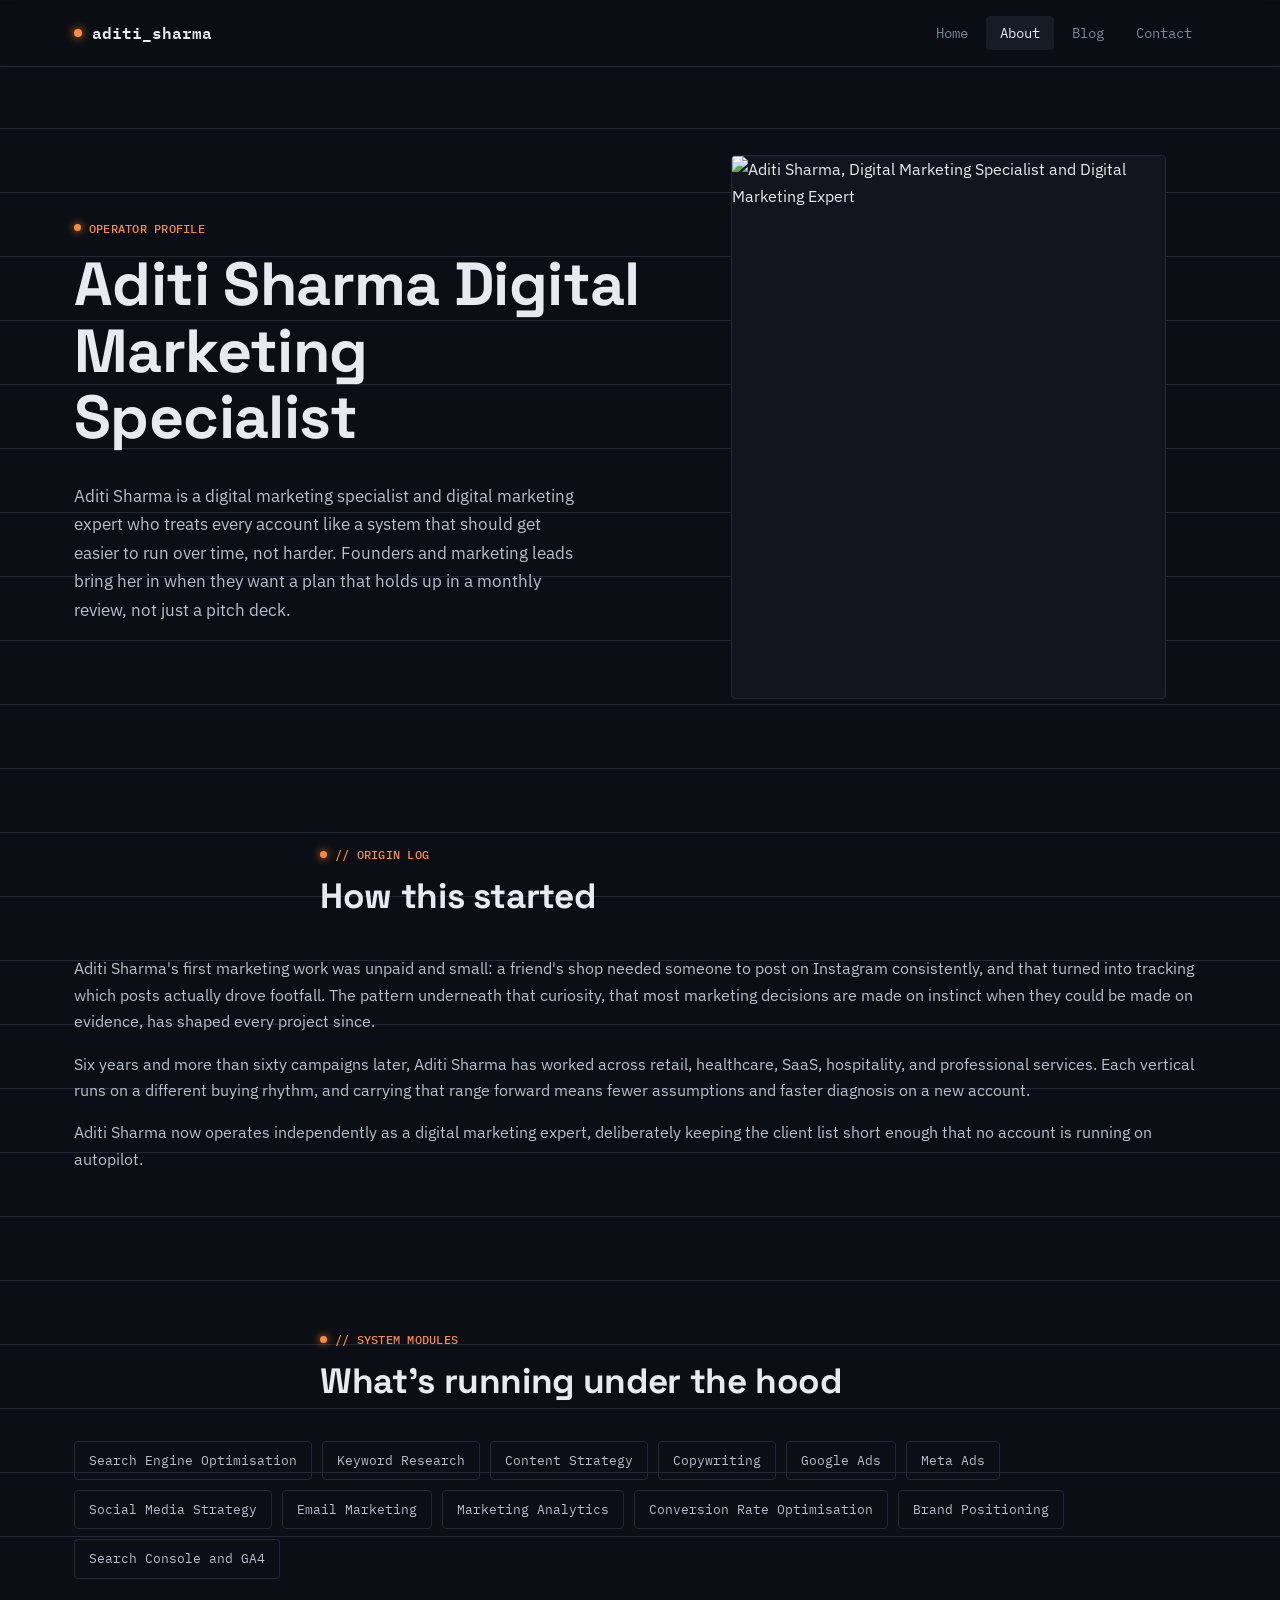
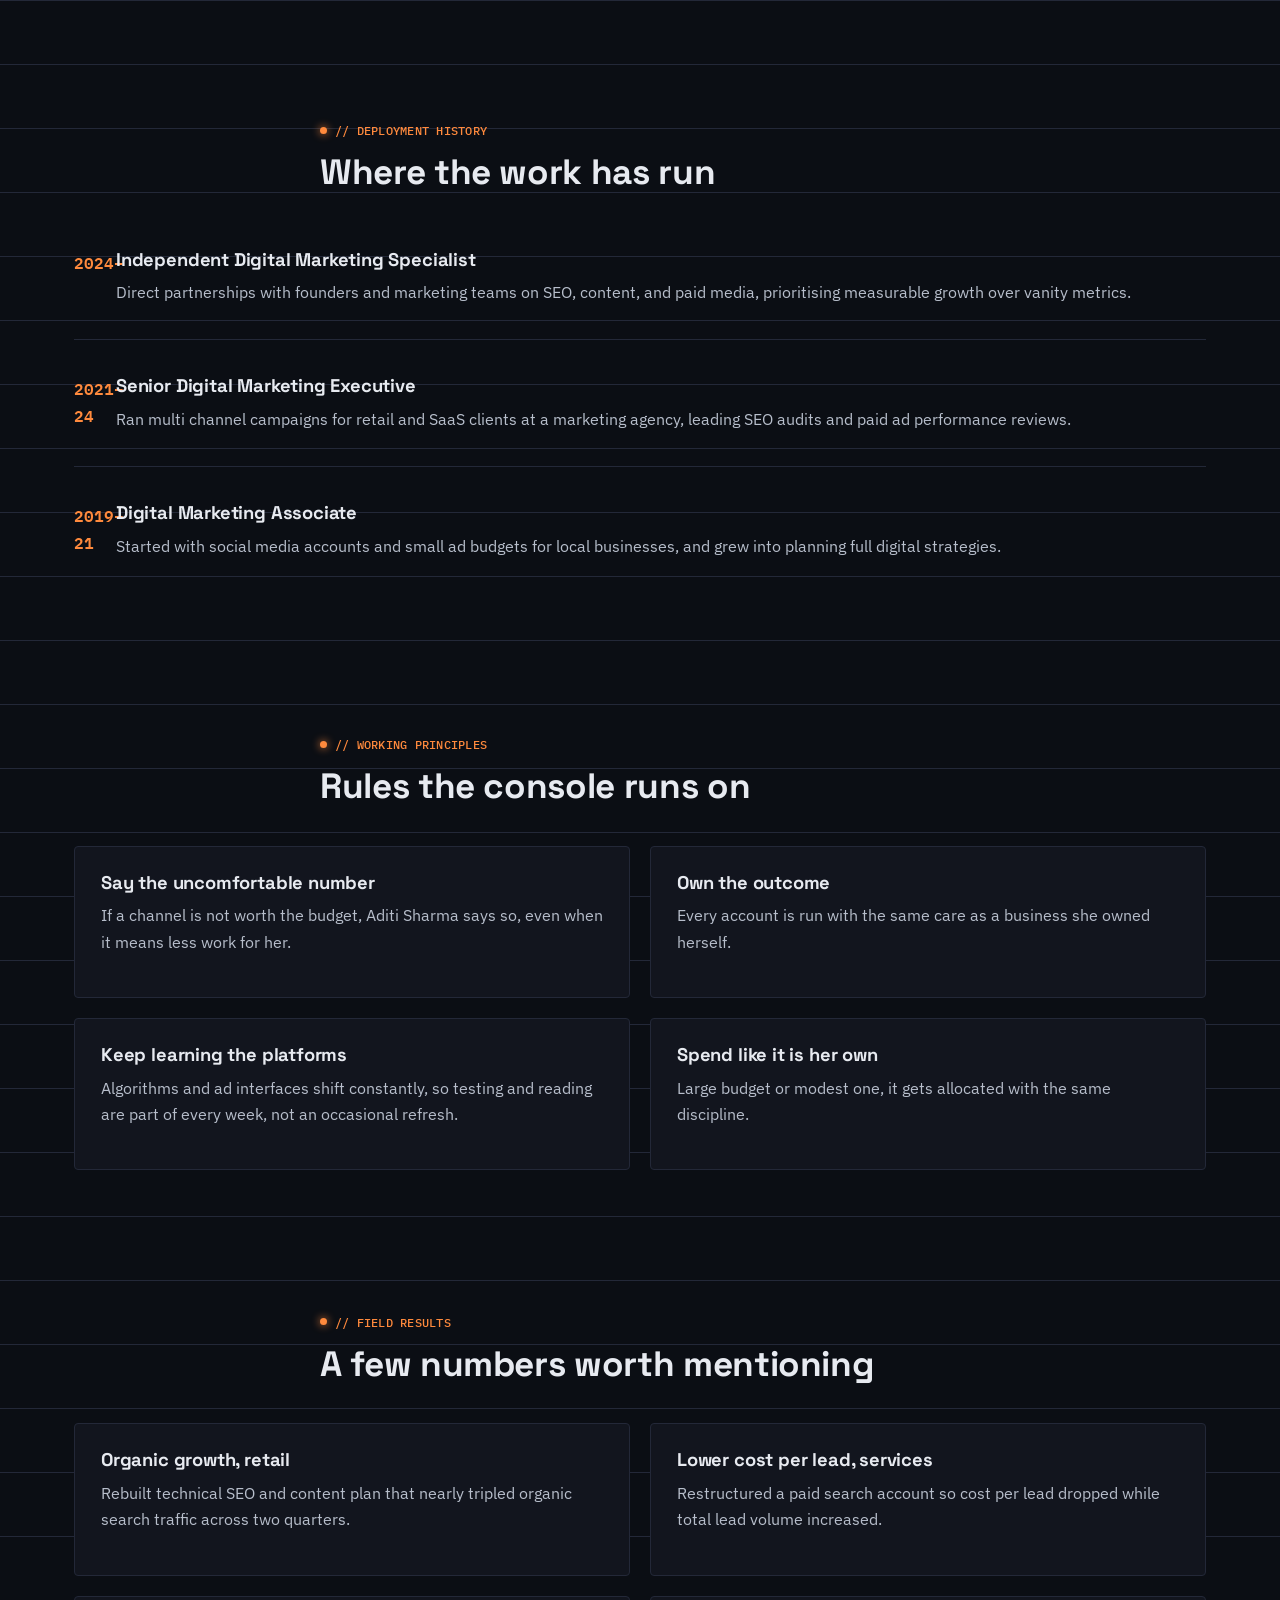
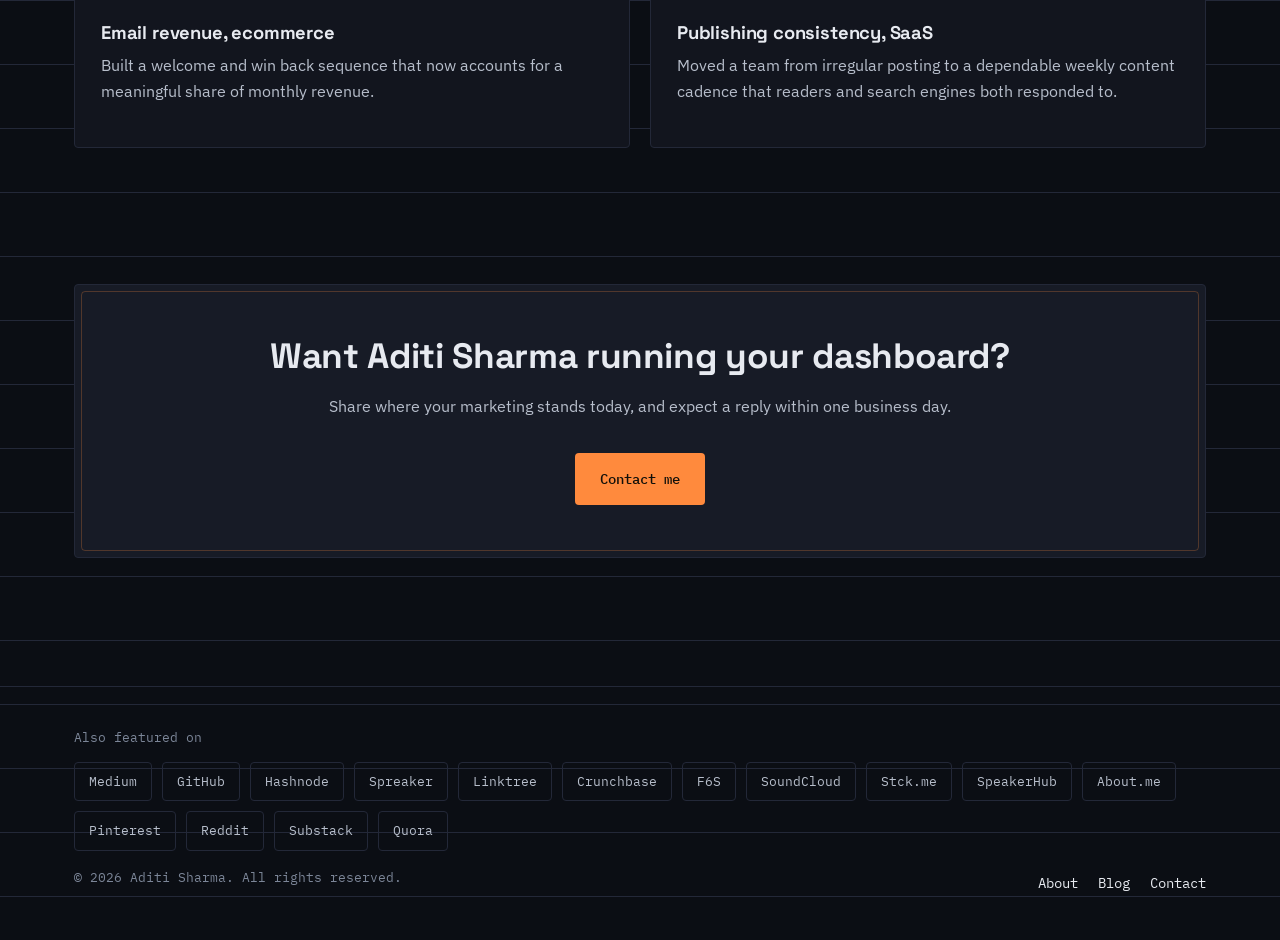
==== about.html @ 820ae211 "Add files via upload" ====
<!DOCTYPE html>
<html lang="en">
<head>
<meta charset="UTF-8">
<meta name="viewport" content="width=device-width, initial-scale=1.0">
<title>About Aditi Sharma | Digital Marketing Specialist and Expert</title>
<meta name="description" content="Operator profile of Aditi Sharma, digital marketing specialist and digital marketing expert: background, system modules, deployment history, and working principles.">
<meta name="keywords" content="Aditi Sharma, Aditi Sharma Digital Marketing Specialist, Aditi Sharma Digital Marketing Expert">
<meta name="author" content="Aditi Sharma">
<meta name="robots" content="index, follow">

<link rel="icon" type="image/jpeg" href="Aditi%20Sharma%20Digital%20Marketing%20Specialist.jpeg">
<link rel="stylesheet" href="css/styles.css">
<script type="application/ld+json">
{
  "@context": "https://schema.org",
  "@type": "ProfilePage",
  "mainEntity": {
    "@type": "Person",
    "name": "Aditi Sharma",
    "alternateName": ["Aditi Sharma Digital Marketing Specialist", "Aditi Sharma Digital Marketing Expert"],
    "jobTitle": "Digital Marketing Specialist"
  }
}
</script>
</head>
<body>

<header class="site-header">
  <nav class="nav">
    <a href="index.html" class="brand"><span class="dot"></span>aditi_sharma</a>
    <button class="nav-toggle" id="navToggle" aria-expanded="false" aria-controls="navLinks">Menu</button>
    <ul class="nav-links" id="navLinks">
      <li><a href="index.html">Home</a></li>
      <li><a href="about.html" aria-current="page">About</a></li>
      <li><a href="blog.html">Blog</a></li>
      <li><a href="contact.html">Contact</a></li>
    </ul>
  </nav>
</header>

<main>

  <section class="hero">
    <div class="wrap">
      <figure class="console hero-anim" style="order: 2;">
        <img src="Aditi%20Sharma%20Digital%20Marketing%20Specialist.jpeg" alt="Aditi Sharma, Digital Marketing Specialist and Digital Marketing Expert" loading="lazy" style="display:block; width:100%; aspect-ratio: 4/5; object-fit: cover;">
      </figure>
      <div class="hero-anim d1">
        <p class="tag">OPERATOR PROFILE</p>
        <h1>Aditi Sharma Digital Marketing Specialist</h1>
        <p class="hero-lede">Aditi Sharma is a digital marketing specialist and digital marketing expert who treats every account like a system that should get easier to run over time, not harder. Founders and marketing leads bring her in when they want a plan that holds up in a monthly review, not just a pitch deck.</p>
      </div>
    </div>
  </section>

  <section class="reveal">
    <div class="wrap">
      <div class="section-head">
        <p class="tag">// ORIGIN LOG</p>
        <h2>How this started</h2>
      </div>
      <p>Aditi Sharma's first marketing work was unpaid and small: a friend's shop needed someone to post on Instagram consistently, and that turned into tracking which posts actually drove footfall. The pattern underneath that curiosity, that most marketing decisions are made on instinct when they could be made on evidence, has shaped every project since.</p>
      <p>Six years and more than sixty campaigns later, Aditi Sharma has worked across retail, healthcare, SaaS, hospitality, and professional services. Each vertical runs on a different buying rhythm, and carrying that range forward means fewer assumptions and faster diagnosis on a new account.</p>
      <p>Aditi Sharma now operates independently as a digital marketing expert, deliberately keeping the client list short enough that no account is running on autopilot.</p>
    </div>
  </section>

  <section class="reveal">
    <div class="wrap">
      <div class="section-head">
        <p class="tag">// SYSTEM MODULES</p>
        <h2>What's running under the hood</h2>
      </div>
      <div class="skill-rail">
        <span class="skill-chip">Search Engine Optimisation</span>
        <span class="skill-chip">Keyword Research</span>
        <span class="skill-chip">Content Strategy</span>
        <span class="skill-chip">Copywriting</span>
        <span class="skill-chip">Google Ads</span>
        <span class="skill-chip">Meta Ads</span>
        <span class="skill-chip">Social Media Strategy</span>
        <span class="skill-chip">Email Marketing</span>
        <span class="skill-chip">Marketing Analytics</span>
        <span class="skill-chip">Conversion Rate Optimisation</span>
        <span class="skill-chip">Brand Positioning</span>
        <span class="skill-chip">Search Console and GA4</span>
      </div>
    </div>
  </section>

  <section class="reveal">
    <div class="wrap">
      <div class="section-head">
        <p class="tag">// DEPLOYMENT HISTORY</p>
        <h2>Where the work has run</h2>
      </div>
      <div class="log reveal-stagger">
        <div class="log-item">
          <span class="arrow mono">2024–</span>
          <div>
            <h3>Independent Digital Marketing Specialist</h3>
            <p>Direct partnerships with founders and marketing teams on SEO, content, and paid media, prioritising measurable growth over vanity metrics.</p>
          </div>
        </div>
        <div class="log-item">
          <span class="arrow mono">2021–24</span>
          <div>
            <h3>Senior Digital Marketing Executive</h3>
            <p>Ran multi channel campaigns for retail and SaaS clients at a marketing agency, leading SEO audits and paid ad performance reviews.</p>
          </div>
        </div>
        <div class="log-item">
          <span class="arrow mono">2019–21</span>
          <div>
            <h3>Digital Marketing Associate</h3>
            <p>Started with social media accounts and small ad budgets for local businesses, and grew into planning full digital strategies.</p>
          </div>
        </div>
      </div>
    </div>
  </section>

  <section class="reveal">
    <div class="wrap">
      <div class="section-head">
        <p class="tag">// WORKING PRINCIPLES</p>
        <h2>Rules the console runs on</h2>
      </div>
      <div class="grid-2 reveal-stagger">
        <div class="panel">
          <h3>Say the uncomfortable number</h3>
          <p>If a channel is not worth the budget, Aditi Sharma says so, even when it means less work for her.</p>
        </div>
        <div class="panel">
          <h3>Own the outcome</h3>
          <p>Every account is run with the same care as a business she owned herself.</p>
        </div>
        <div class="panel">
          <h3>Keep learning the platforms</h3>
          <p>Algorithms and ad interfaces shift constantly, so testing and reading are part of every week, not an occasional refresh.</p>
        </div>
        <div class="panel">
          <h3>Spend like it is her own</h3>
          <p>Large budget or modest one, it gets allocated with the same discipline.</p>
        </div>
      </div>
    </div>
  </section>

  <section class="reveal">
    <div class="wrap">
      <div class="section-head">
        <p class="tag">// FIELD RESULTS</p>
        <h2>A few numbers worth mentioning</h2>
      </div>
      <div class="grid-2 reveal-stagger">
        <div class="panel">
          <h3>Organic growth, retail</h3>
          <p>Rebuilt technical SEO and content plan that nearly tripled organic search traffic across two quarters.</p>
        </div>
        <div class="panel">
          <h3>Lower cost per lead, services</h3>
          <p>Restructured a paid search account so cost per lead dropped while total lead volume increased.</p>
        </div>
        <div class="panel">
          <h3>Email revenue, ecommerce</h3>
          <p>Built a welcome and win back sequence that now accounts for a meaningful share of monthly revenue.</p>
        </div>
        <div class="panel">
          <h3>Publishing consistency, SaaS</h3>
          <p>Moved a team from irregular posting to a dependable weekly content cadence that readers and search engines both responded to.</p>
        </div>
      </div>
    </div>
  </section>

  <section class="reveal">
    <div class="wrap">
      <div class="cta-band">
        <h2>Want Aditi Sharma running your dashboard?</h2>
        <p>Share where your marketing stands today, and expect a reply within one business day.</p>
        <a href="contact.html" class="btn btn-primary" style="margin-top: 18px;">Contact me</a>
      </div>
    </div>
  </section>

</main>

<footer class="site-footer">
  <div class="wrap" style="padding-bottom: 8px;">
    <p class="footer-note" style="margin-bottom: 14px;">Also featured on</p>
    <div class="pill-row" style="margin-bottom: 8px;">
      <a href="https://medium.com/@aditisharmadigitalmarketing" class="link-chip" target="_blank" rel="noopener">Medium</a>
      <a href="https://github.com/aditisharmadigitalmarketing/" class="link-chip" target="_blank" rel="noopener">GitHub</a>
      <a href="https://aditisharmadigitalmarketingspecialist.hashnode.dev/" class="link-chip" target="_blank" rel="noopener">Hashnode</a>
      <a href="https://www.spreaker.com/podcast/aditi-sharma-digital-marketing-specialis--7137764" class="link-chip" target="_blank" rel="noopener">Spreaker</a>
      <a href="https://linktr.ee/aditisharmadigitalmarketing" class="link-chip" target="_blank" rel="noopener">Linktree</a>
      <a href="https://www.crunchbase.com/person/aditi-sharma-digital-marketing-specialist" class="link-chip" target="_blank" rel="noopener">Crunchbase</a>
      <a href="https://f6s.com/aditisharmadigitalmarketing#about" class="link-chip" target="_blank" rel="noopener">F6S</a>
      <a href="https://soundcloud.com/aditisharmaexpert" class="link-chip" target="_blank" rel="noopener">SoundCloud</a>
      <a href="https://aditisharmadigitalmarketing.stck.me/profile" class="link-chip" target="_blank" rel="noopener">Stck.me</a>
      <a href="https://speakerhub.com/speaker/aditi-sharma" class="link-chip" target="_blank" rel="noopener">SpeakerHub</a>
      <a href="https://about.me/aditisharmadigitalmarketing/" class="link-chip" target="_blank" rel="noopener">About.me</a>
      <a href="https://www.pinterest.com/aditisharmadigitalmarketing/" class="link-chip" target="_blank" rel="noopener">Pinterest</a>
      <a href="https://www.reddit.com/user/aditisharmamarketing/" class="link-chip" target="_blank" rel="noopener">Reddit</a>
      <a href="https://substack.com/@aditisharmadigitalmarketing" class="link-chip" target="_blank" rel="noopener">Substack</a>
      <a href="https://aditisharmadigitalmarketingspecialist.quora.com/" class="link-chip" target="_blank" rel="noopener">Quora</a>
    </div>
  </div>
  <div class="wrap footer-grid">
    <p class="footer-note">© 2026 Aditi Sharma. All rights reserved.</p>
    <ul class="footer-links">
      <li><a href="about.html">About</a></li>
      <li><a href="blog.html">Blog</a></li>
      <li><a href="contact.html">Contact</a></li>
    </ul>
  </div>
</footer>

<script src="js/main.js"></script>

</body>
</html>
---- css/styles.css ----
/* =========================================================
   Aditi Sharma | Digital Marketing Specialist
   "Console" theme — data-dashboard aesthetic
   ========================================================= */
@import url('https://fonts.googleapis.com/css2?family=Space+Grotesk:wght@500;600;700&family=IBM+Plex+Sans:wght@400;500;600;700&family=IBM+Plex+Mono:wght@400;500;600&display=swap');

:root{
  --bg: #0B0E14;
  --surface: #12151E;
  --surface-raised: #171B26;
  --grid-line: #232838;
  --ink: #E7EAF0;
  --ink-soft: #B7BECB;
  --muted: #7C8698;
  --amber: #FF8A3D;
  --cyan: #4FD8E8;
  --ok: #6EE7A8;

  --font-display: 'Space Grotesk', sans-serif;
  --font-body: 'IBM Plex Sans', sans-serif;
  --font-mono: 'IBM Plex Mono', monospace;

  --max-width: 1180px;
  --radius: 4px;
}

*{ box-sizing: border-box; }

html{ scroll-behavior: smooth; }

body{
  margin: 0;
  background:
    linear-gradient(var(--grid-line) 1px, transparent 1px) 0 0 / 100% 64px,
    var(--bg);
  color: var(--ink);
  font-family: var(--font-body);
  line-height: 1.65;
  -webkit-font-smoothing: antialiased;
}

img{ max-width: 100%; display: block; }
a{ color: inherit; text-decoration: none; }

h1, h2, h3, h4{
  font-family: var(--font-display);
  color: var(--ink);
  line-height: 1.1;
  margin: 0 0 0.5em;
  font-weight: 700;
  letter-spacing: -0.01em;
}

h1{ font-size: clamp(2.4rem, 5vw, 3.8rem); }
h2{ font-size: clamp(1.6rem, 3vw, 2.2rem); }
h3{ font-size: 1.15rem; }

p{ margin: 0 0 1em; color: var(--ink-soft); }

.mono{ font-family: var(--font-mono); }

.tag{
  display: inline-flex;
  align-items: center;
  gap: 8px;
  font-family: var(--font-mono);
  font-weight: 500;
  letter-spacing: 0.02em;
  font-size: 0.78rem;
  color: var(--amber);
  margin-bottom: 1em;
}

.tag::before{
  content: '';
  width: 7px;
  height: 7px;
  border-radius: 50%;
  background: var(--amber);
  box-shadow: 0 0 8px var(--amber);
}

.wrap{
  max-width: var(--max-width);
  margin: 0 auto;
  padding: 0 24px;
}

/* ---------------- Header ---------------- */
.site-header{
  position: sticky;
  top: 0;
  z-index: 50;
  background: rgba(11, 14, 20, 0.88);
  backdrop-filter: blur(8px);
  border-bottom: 1px solid var(--grid-line);
}

.nav{
  display: flex;
  align-items: center;
  justify-content: space-between;
  padding: 20px 24px;
  max-width: var(--max-width);
  margin: 0 auto;
}

.brand{
  font-family: var(--font-mono);
  font-weight: 600;
  font-size: 1rem;
  color: var(--ink);
  display: flex;
  align-items: center;
  gap: 10px;
}

.brand .dot{
  width: 8px;
  height: 8px;
  border-radius: 50%;
  background: var(--amber);
  box-shadow: 0 0 10px var(--amber);
}

.nav-links{
  display: flex;
  gap: 4px;
  list-style: none;
  margin: 0;
  padding: 0;
  font-family: var(--font-mono);
  font-size: 0.85rem;
}

.nav-links a{
  padding: 8px 14px;
  border-radius: var(--radius);
  color: var(--muted);
  transition: color 0.2s ease, background 0.2s ease;
}

.nav-links a:hover,
.nav-links a[aria-current="page"]{
  color: var(--ink);
  background: var(--surface-raised);
}

.nav-toggle{
  display: none;
}

/* ---------------- Buttons ---------------- */
.btn{
  display: inline-flex;
  align-items: center;
  gap: 10px;
  padding: 13px 24px;
  border-radius: var(--radius);
  font-family: var(--font-mono);
  font-weight: 500;
  font-size: 0.9rem;
  border: 1px solid transparent;
  cursor: pointer;
  transition: transform 0.15s ease, background 0.15s ease, border-color 0.15s ease;
}

.btn-primary{
  background: var(--amber);
  color: #12100A;
}

.btn-primary:hover{
  transform: translateY(-1px);
  background: #ffa363;
}

.btn-outline{
  background: transparent;
  border-color: var(--grid-line);
  color: var(--ink);
}

.btn-outline:hover{
  border-color: var(--amber);
  color: var(--amber);
}

.btn:focus-visible{
  outline: 2px solid var(--cyan);
  outline-offset: 2px;
}

/* ---------------- Hero ---------------- */
.hero{ padding: 72px 0 56px; }

.hero .wrap{
  display: grid;
  grid-template-columns: 1.05fr 0.95fr;
  gap: 48px;
  align-items: center;
}

.hero-lede{
  font-size: 1.08rem;
  max-width: 50ch;
}

.hero-actions{
  display: flex;
  gap: 14px;
  margin-top: 26px;
  flex-wrap: wrap;
}

/* Console readout panel */
.console{
  background: var(--surface);
  border: 1px solid var(--grid-line);
  border-radius: var(--radius);
  overflow: hidden;
}

.console-bar{
  display: flex;
  align-items: center;
  gap: 8px;
  padding: 10px 16px;
  border-bottom: 1px solid var(--grid-line);
  font-family: var(--font-mono);
  font-size: 0.72rem;
  color: var(--muted);
}

.console-bar span.led{
  width: 7px;
  height: 7px;
  border-radius: 50%;
  background: var(--grid-line);
}

.console-bar span.led.live{
  background: var(--ok);
  box-shadow: 0 0 6px var(--ok);
}

.console-body{ padding: 22px; }

.readout{
  display: flex;
  justify-content: space-between;
  align-items: baseline;
  padding: 12px 0;
  border-bottom: 1px dashed var(--grid-line);
  font-family: var(--font-mono);
}

.readout:last-child{ border-bottom: none; }

.readout .label{
  font-size: 0.78rem;
  color: var(--muted);
  text-transform: uppercase;
  letter-spacing: 0.04em;
}

.readout .value{
  font-size: 1.3rem;
  font-weight: 600;
  color: var(--cyan);
}

.readout .value.amber{ color: var(--amber); }
.readout .value.ok{ color: var(--ok); }

.meter{
  height: 4px;
  background: var(--grid-line);
  border-radius: 2px;
  overflow: hidden;
  margin-top: 8px;
}

.meter span{
  display: block;
  height: 100%;
  background: var(--cyan);
  border-radius: 2px;
  width: 0%;
  transition: width 1.4s cubic-bezier(0.16, 1, 0.3, 1);
}

.meter span.amber{ background: var(--amber); }
.meter span.ok{ background: var(--ok); }

.meter.filled span{ width: var(--fill, 70%); }

/* ---------------- Marquee ---------------- */
.marquee{
  border-top: 1px solid var(--grid-line);
  border-bottom: 1px solid var(--grid-line);
  background: var(--surface);
  overflow: hidden;
  padding: 16px 0;
}

.marquee-track{
  display: flex;
  gap: 48px;
  white-space: nowrap;
  animation: scrollLeft 28s linear infinite;
  width: max-content;
}

.marquee-track span{
  font-family: var(--font-mono);
  font-size: 0.85rem;
  color: var(--muted);
  letter-spacing: 0.04em;
}

.marquee-track span.hl{ color: var(--amber); }

@keyframes scrollLeft{
  from{ transform: translateX(0); }
  to{ transform: translateX(-50%); }
}

/* ---------------- Sections ---------------- */
section{ padding: 68px 0; }

.section-head{
  max-width: 640px;
  margin: 0 auto 40px;
}

.section-head.center{ text-align: center; margin-left: auto; margin-right: auto; }

.grid-3{
  display: grid;
  grid-template-columns: repeat(3, 1fr);
  gap: 20px;
}

.grid-2{
  display: grid;
  grid-template-columns: repeat(2, 1fr);
  gap: 20px;
}

.panel{
  background: var(--surface);
  border: 1px solid var(--grid-line);
  border-radius: var(--radius);
  padding: 26px;
  transition: border-color 0.2s ease, transform 0.2s ease;
}

.panel:hover{
  border-color: var(--amber);
  transform: translateY(-3px);
}

.panel .lever{
  font-family: var(--font-mono);
  color: var(--amber);
  font-size: 0.78rem;
  letter-spacing: 0.06em;
  margin-bottom: 10px;
  display: block;
}

/* Terminal-log style list */
.log{
  display: flex;
  flex-direction: column;
  gap: 18px;
}

.log-item{
  display: grid;
  grid-template-columns: 28px 1fr;
  gap: 14px;
  padding: 18px 0;
  border-bottom: 1px solid var(--grid-line);
}

.log-item:last-child{ border-bottom: none; }

.log-item .arrow{
  font-family: var(--font-mono);
  color: var(--amber);
  font-weight: 600;
}

/* Transmission / testimonial cards */
.transmission{
  background: var(--surface);
  border: 1px solid var(--grid-line);
  border-left: 3px solid var(--cyan);
  border-radius: var(--radius);
  padding: 24px;
}

.transmission .head{
  display: flex;
  justify-content: space-between;
  font-family: var(--font-mono);
  font-size: 0.72rem;
  color: var(--muted);
  margin-bottom: 14px;
}

.transmission blockquote{
  margin: 0 0 12px;
  font-family: var(--font-body);
  font-size: 1.05rem;
  color: var(--ink);
}

.transmission .source{
  font-family: var(--font-mono);
  font-size: 0.8rem;
  color: var(--muted);
}

/* ---------------- CTA band ---------------- */
.cta-band{
  background: var(--surface-raised);
  border: 1px solid var(--grid-line);
  border-radius: var(--radius);
  padding: 52px;
  text-align: center;
  position: relative;
}

.cta-band::before{
  content: '';
  position: absolute;
  inset: 0;
  border-radius: var(--radius);
  border: 1px solid var(--amber);
  opacity: 0.25;
  pointer-events: none;
  margin: 6px;
}

/* ---------------- Skill rail ---------------- */
.skill-rail{
  display: flex;
  flex-wrap: wrap;
  gap: 10px;
}

.skill-chip{
  font-family: var(--font-mono);
  font-size: 0.8rem;
  border: 1px solid var(--grid-line);
  border-radius: var(--radius);
  padding: 8px 14px;
  color: var(--ink-soft);
}

/* ---------------- Contact ---------------- */
.contact-grid{
  display: grid;
  grid-template-columns: 0.9fr 1.1fr;
  gap: 32px;
  align-items: start;
}

.status-list{
  list-style: none;
  padding: 0;
  margin: 0;
}

.status-list li{
  display: flex;
  justify-content: space-between;
  padding: 14px 0;
  border-bottom: 1px dashed var(--grid-line);
  font-family: var(--font-mono);
  font-size: 0.88rem;
}

.status-list li .k{ color: var(--muted); }
.status-list li .v{ color: var(--ink); }

.form-field{ margin-bottom: 18px; }

.form-field label{
  display: block;
  font-family: var(--font-mono);
  font-size: 0.78rem;
  text-transform: uppercase;
  letter-spacing: 0.04em;
  margin-bottom: 8px;
  color: var(--muted);
}

.form-field input,
.form-field textarea{
  width: 100%;
  padding: 12px 14px;
  border-radius: var(--radius);
  border: 1px solid var(--grid-line);
  background: var(--bg);
  font-family: var(--font-body);
  font-size: 0.95rem;
  color: var(--ink);
}

.form-field input:focus,
.form-field textarea:focus{
  outline: 1px solid var(--cyan);
  border-color: var(--cyan);
}

/* FAQ accordion */
details.faq{
  border: 1px solid var(--grid-line);
  border-radius: var(--radius);
  padding: 16px 18px;
  margin-bottom: 12px;
  background: var(--surface);
}

details.faq summary{
  cursor: pointer;
  font-weight: 600;
  color: var(--ink);
  list-style: none;
  display: flex;
  justify-content: space-between;
  align-items: center;
  font-family: var(--font-display);
}

details.faq summary::-webkit-details-marker{ display: none; }

details.faq summary::after{
  content: '+';
  font-family: var(--font-mono);
  color: var(--amber);
  font-size: 1.2rem;
}

details.faq[open] summary::after{ content: '–'; }

details.faq p{ margin-top: 12px; margin-bottom: 0; }

/* ---------------- Blog cards ---------------- */
.post-grid{
  display: grid;
  grid-template-columns: repeat(2, 1fr);
  gap: 20px;
}

.post-card{
  background: var(--surface);
  border: 1px solid var(--grid-line);
  border-radius: var(--radius);
  padding: 24px;
  display: flex;
  flex-direction: column;
  gap: 10px;
  transition: border-color 0.2s ease, transform 0.2s ease;
}

.post-card:hover{
  border-color: var(--cyan);
  transform: translateY(-3px);
}

.post-meta{
  display: flex;
  gap: 10px;
  font-family: var(--font-mono);
  font-size: 0.72rem;
  color: var(--muted);
  text-transform: uppercase;
}

.post-meta .pill{
  color: var(--amber);
}

.read-more{
  font-family: var(--font-mono);
  font-size: 0.85rem;
  color: var(--cyan);
  margin-top: auto;
}

/* ---------------- Pill row (social links) ---------------- */
.pill-row{
  display: flex;
  flex-wrap: wrap;
  gap: 10px;
}

.link-chip{
  font-family: var(--font-mono);
  font-size: 0.8rem;
  border: 1px solid var(--grid-line);
  border-radius: var(--radius);
  padding: 8px 14px;
  color: var(--ink-soft);
  transition: border-color 0.2s ease, color 0.2s ease;
}

.link-chip:hover{
  border-color: var(--amber);
  color: var(--amber);
}

p a:not(.btn):not(.link-chip){
  color: var(--cyan);
  text-decoration: underline;
  text-underline-offset: 3px;
}

p a:not(.btn):not(.link-chip):hover{
  color: var(--amber);
}

/* ---------------- Footer ---------------- */
.site-footer{
  border-top: 1px solid var(--grid-line);
  margin-top: 60px;
  padding: 40px 0;
}

.footer-grid{
  display: flex;
  justify-content: space-between;
  align-items: center;
  flex-wrap: wrap;
  gap: 16px;
}

.footer-links{
  display: flex;
  gap: 20px;
  list-style: none;
  padding: 0;
  margin: 0;
  font-family: var(--font-mono);
  font-size: 0.85rem;
}

.footer-note{
  font-family: var(--font-mono);
  font-size: 0.8rem;
  color: var(--muted);
}

/* ---------------- Reveal on scroll ---------------- */
.reveal{
  opacity: 0;
  transform: translateY(24px);
  transition: opacity 0.6s ease, transform 0.6s ease;
}

.reveal.in-view{ opacity: 1; transform: translateY(0); }

.reveal-stagger .panel,
.reveal-stagger .transmission,
.reveal-stagger .post-card,
.reveal-stagger .log-item{ opacity: 0; }

.reveal-stagger.in-view .panel,
.reveal-stagger.in-view .transmission,
.reveal-stagger.in-view .post-card,
.reveal-stagger.in-view .log-item{
  opacity: 1;
  animation: fadeUp 0.55s ease forwards;
}

.reveal-stagger .panel:nth-child(1), .reveal-stagger .transmission:nth-child(1), .reveal-stagger .post-card:nth-child(1), .reveal-stagger .log-item:nth-child(1){ animation-delay: 0.05s; }
.reveal-stagger .panel:nth-child(2), .reveal-stagger .transmission:nth-child(2), .reveal-stagger .post-card:nth-child(2), .reveal-stagger .log-item:nth-child(2){ animation-delay: 0.14s; }
.reveal-stagger .panel:nth-child(3), .reveal-stagger .transmission:nth-child(3), .reveal-stagger .post-card:nth-child(3), .reveal-stagger .log-item:nth-child(3){ animation-delay: 0.23s; }
.reveal-stagger .panel:nth-child(4), .reveal-stagger .post-card:nth-child(4), .reveal-stagger .log-item:nth-child(4){ animation-delay: 0.32s; }
.reveal-stagger .panel:nth-child(5){ animation-delay: 0.41s; }
.reveal-stagger .panel:nth-child(6){ animation-delay: 0.5s; }

@keyframes fadeUp{
  from{ opacity: 0; transform: translateY(18px); }
  to{ opacity: 1; transform: translateY(0); }
}

.hero-anim{ opacity: 0; animation: fadeUp 0.7s ease forwards; }
.hero-anim.d1{ animation-delay: 0.1s; }
.hero-anim.d2{ animation-delay: 0.2s; }
.hero-anim.d3{ animation-delay: 0.3s; }
.hero-anim.d4{ animation-delay: 0.4s; }

/* ---------------- Responsive ---------------- */
@media (max-width: 900px){
  .hero .wrap{ grid-template-columns: 1fr; }
  .grid-3{ grid-template-columns: 1fr; }
  .grid-2{ grid-template-columns: 1fr; }
  .contact-grid{ grid-template-columns: 1fr; }
  .post-grid{ grid-template-columns: 1fr; }

  .nav-links{
    position: absolute;
    top: 100%;
    left: 0;
    right: 0;
    background: var(--surface);
    flex-direction: column;
    padding: 12px;
    border-bottom: 1px solid var(--grid-line);
    display: none;
  }
  .nav-links.open{ display: flex; }
  .nav-toggle{
    display: inline-flex;
    background: none;
    border: 1px solid var(--grid-line);
    border-radius: var(--radius);
    padding: 8px 12px;
    color: var(--ink);
    font-family: var(--font-mono);
    font-size: 0.85rem;
  }
  .cta-band{ padding: 36px 22px; }
}

@media (prefers-reduced-motion: reduce){
  html{ scroll-behavior: auto; }
  .marquee-track{ animation: none; }
  .hero-anim, .reveal, .reveal-stagger .panel, .reveal-stagger .transmission, .reveal-stagger .post-card, .reveal-stagger .log-item{
    animation: none !important;
    transition: none !important;
    opacity: 1 !important;
    transform: none !important;
  }
}
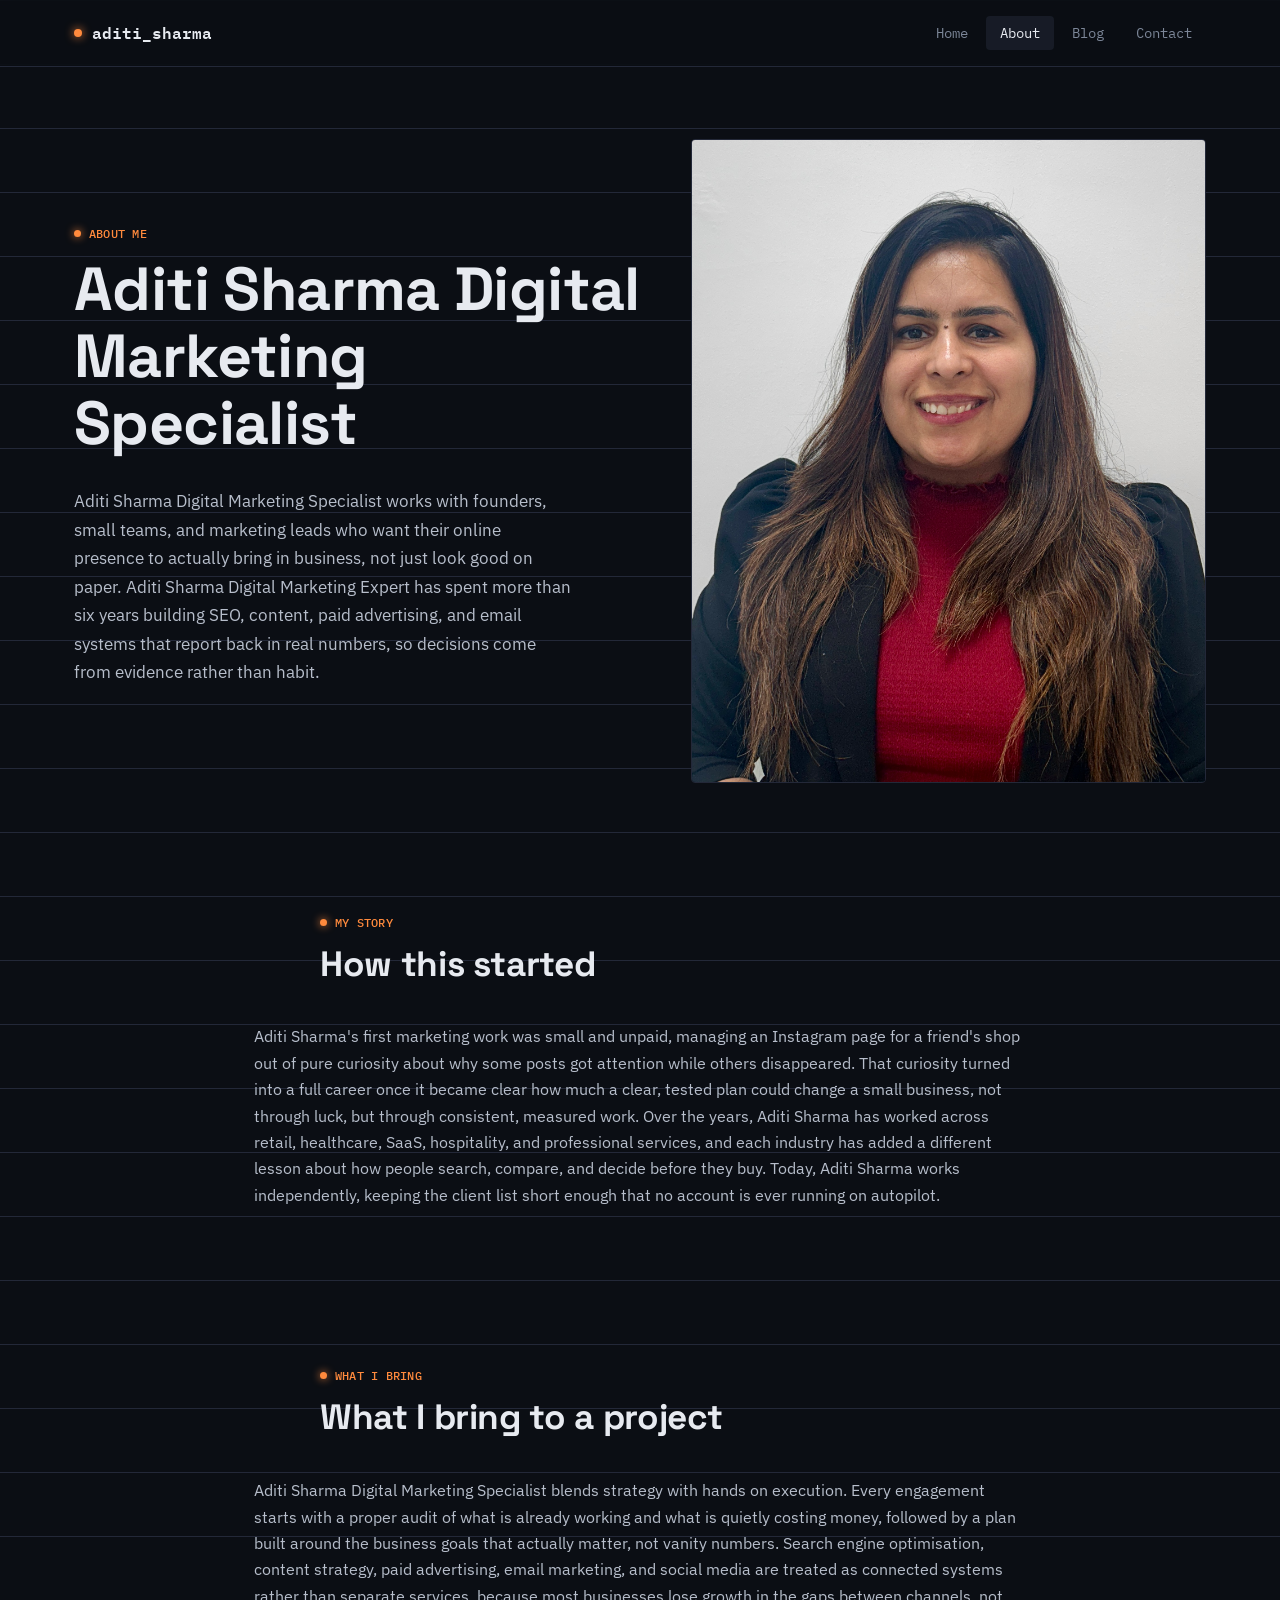
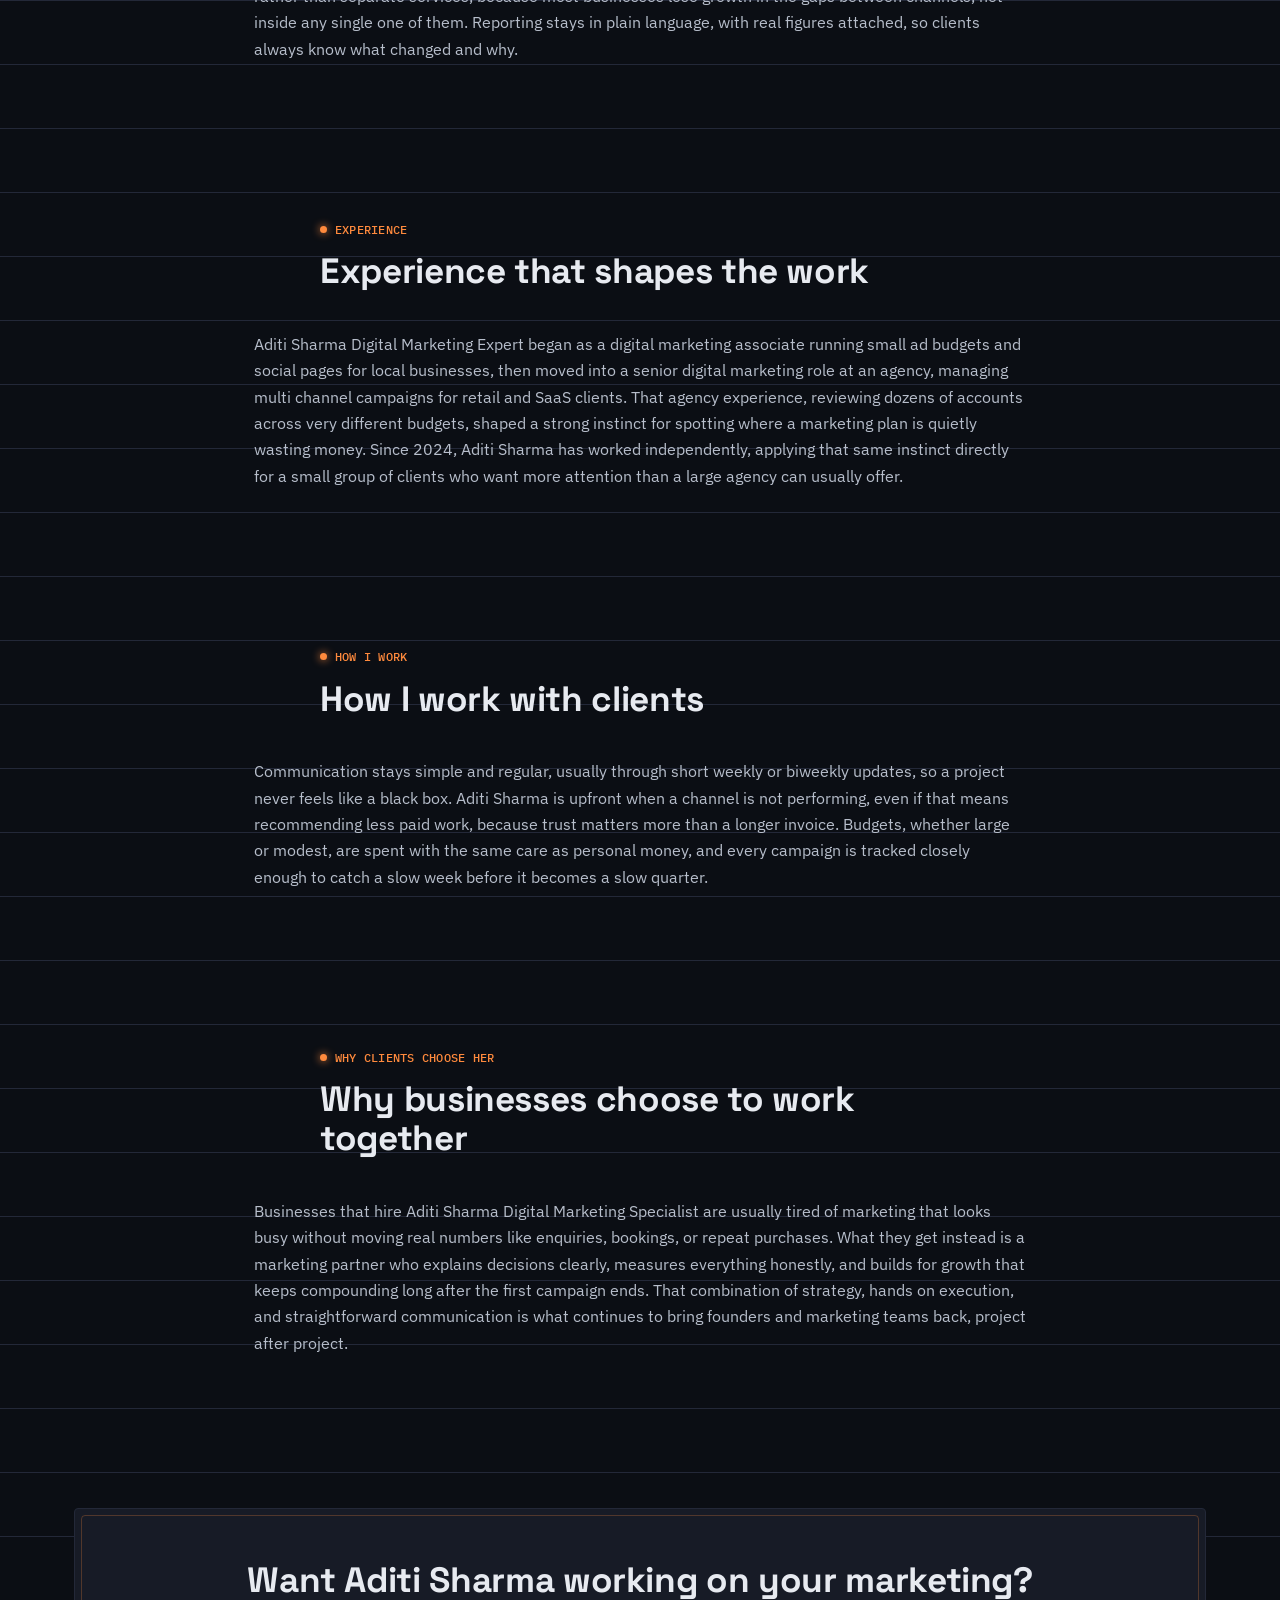
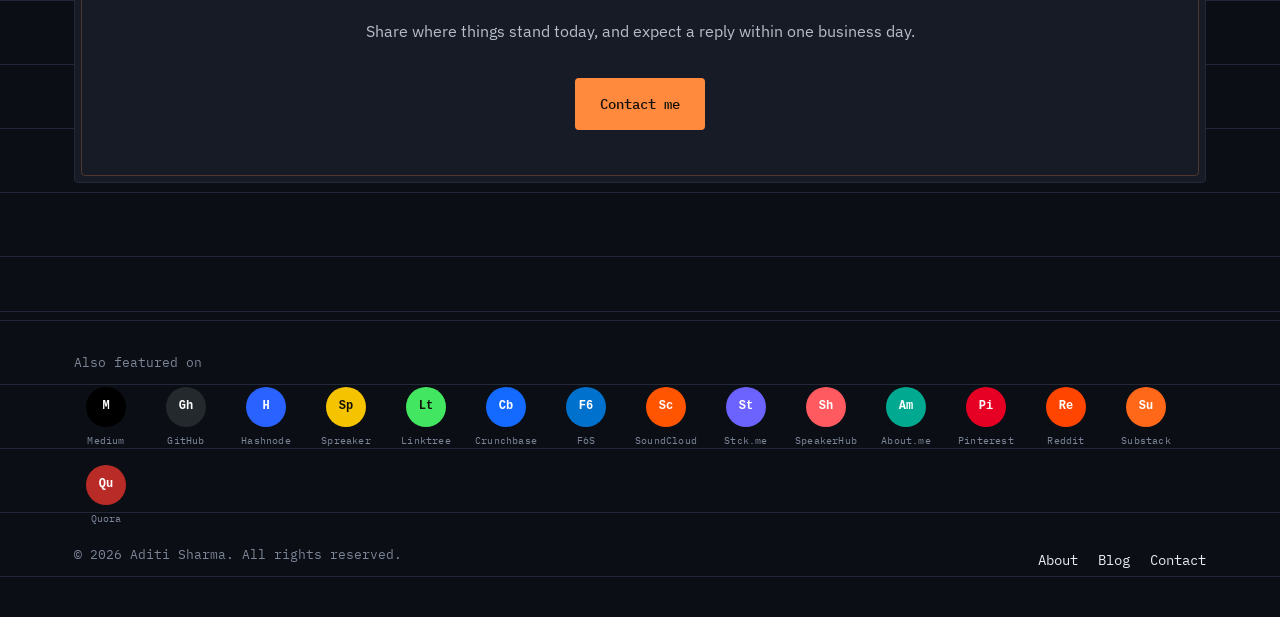
==== commit f4025fcf: "Add files via upload" ====
--- a/about.html
+++ b/about.html
@@ -3,11 +3,15 @@
 <head>
 <meta charset="UTF-8">
 <meta name="viewport" content="width=device-width, initial-scale=1.0">
-<title>About Aditi Sharma | Digital Marketing Specialist and Expert</title>
-<meta name="description" content="Operator profile of Aditi Sharma, digital marketing specialist and digital marketing expert: background, system modules, deployment history, and working principles.">
+<title>About Aditi Sharma Digital Marketing Specialist | Background and Experience</title>
+<meta name="description" content="About Aditi Sharma Digital Marketing Specialist and Digital Marketing Expert: story, what she brings to a project, experience, working style, and why businesses choose her.">
 <meta name="keywords" content="Aditi Sharma, Aditi Sharma Digital Marketing Specialist, Aditi Sharma Digital Marketing Expert">
 <meta name="author" content="Aditi Sharma">
 <meta name="robots" content="index, follow">
+
+<meta property="og:type" content="profile">
+<meta property="og:title" content="About Aditi Sharma Digital Marketing Specialist">
+<meta property="og:description" content="Background, experience, and working style of Aditi Sharma, digital marketing specialist and digital marketing expert.">
 
 <link rel="icon" type="image/jpeg" href="Aditi%20Sharma%20Digital%20Marketing%20Specialist.jpeg">
 <link rel="stylesheet" href="css/styles.css">
@@ -43,143 +47,72 @@
 
   <section class="hero">
     <div class="wrap">
-      <figure class="console hero-anim" style="order: 2;">
+      <div class="hero-anim d1">
+        <p class="tag">ABOUT ME</p>
+        <h1>Aditi Sharma Digital Marketing Specialist</h1>
+        <p class="hero-lede">Aditi Sharma Digital Marketing Specialist works with founders, small teams, and marketing leads who want their online presence to actually bring in business, not just look good on paper. Aditi Sharma Digital Marketing Expert has spent more than six years building SEO, content, paid advertising, and email systems that report back in real numbers, so decisions come from evidence rather than habit.</p>
+      </div>
+      <div class="console hero-anim d4">
         <img src="Aditi%20Sharma%20Digital%20Marketing%20Specialist.jpeg" alt="Aditi Sharma, Digital Marketing Specialist and Digital Marketing Expert" loading="lazy" style="display:block; width:100%; aspect-ratio: 4/5; object-fit: cover;">
-      </figure>
-      <div class="hero-anim d1">
-        <p class="tag">OPERATOR PROFILE</p>
-        <h1>Aditi Sharma Digital Marketing Specialist</h1>
-        <p class="hero-lede">Aditi Sharma is a digital marketing specialist and digital marketing expert who treats every account like a system that should get easier to run over time, not harder. Founders and marketing leads bring her in when they want a plan that holds up in a monthly review, not just a pitch deck.</p>
-      </div>
-    </div>
-  </section>
-
-  <section class="reveal">
-    <div class="wrap">
-      <div class="section-head">
-        <p class="tag">// ORIGIN LOG</p>
+      </div>
+    </div>
+  </section>
+
+  <section class="reveal">
+    <div class="wrap" style="max-width: 820px;">
+      <div class="section-head">
+        <p class="tag">MY STORY</p>
         <h2>How this started</h2>
       </div>
-      <p>Aditi Sharma's first marketing work was unpaid and small: a friend's shop needed someone to post on Instagram consistently, and that turned into tracking which posts actually drove footfall. The pattern underneath that curiosity, that most marketing decisions are made on instinct when they could be made on evidence, has shaped every project since.</p>
-      <p>Six years and more than sixty campaigns later, Aditi Sharma has worked across retail, healthcare, SaaS, hospitality, and professional services. Each vertical runs on a different buying rhythm, and carrying that range forward means fewer assumptions and faster diagnosis on a new account.</p>
-      <p>Aditi Sharma now operates independently as a digital marketing expert, deliberately keeping the client list short enough that no account is running on autopilot.</p>
-    </div>
-  </section>
-
-  <section class="reveal">
-    <div class="wrap">
-      <div class="section-head">
-        <p class="tag">// SYSTEM MODULES</p>
-        <h2>What's running under the hood</h2>
-      </div>
-      <div class="skill-rail">
-        <span class="skill-chip">Search Engine Optimisation</span>
-        <span class="skill-chip">Keyword Research</span>
-        <span class="skill-chip">Content Strategy</span>
-        <span class="skill-chip">Copywriting</span>
-        <span class="skill-chip">Google Ads</span>
-        <span class="skill-chip">Meta Ads</span>
-        <span class="skill-chip">Social Media Strategy</span>
-        <span class="skill-chip">Email Marketing</span>
-        <span class="skill-chip">Marketing Analytics</span>
-        <span class="skill-chip">Conversion Rate Optimisation</span>
-        <span class="skill-chip">Brand Positioning</span>
-        <span class="skill-chip">Search Console and GA4</span>
-      </div>
-    </div>
-  </section>
-
-  <section class="reveal">
-    <div class="wrap">
-      <div class="section-head">
-        <p class="tag">// DEPLOYMENT HISTORY</p>
-        <h2>Where the work has run</h2>
-      </div>
-      <div class="log reveal-stagger">
-        <div class="log-item">
-          <span class="arrow mono">2024–</span>
-          <div>
-            <h3>Independent Digital Marketing Specialist</h3>
-            <p>Direct partnerships with founders and marketing teams on SEO, content, and paid media, prioritising measurable growth over vanity metrics.</p>
-          </div>
-        </div>
-        <div class="log-item">
-          <span class="arrow mono">2021–24</span>
-          <div>
-            <h3>Senior Digital Marketing Executive</h3>
-            <p>Ran multi channel campaigns for retail and SaaS clients at a marketing agency, leading SEO audits and paid ad performance reviews.</p>
-          </div>
-        </div>
-        <div class="log-item">
-          <span class="arrow mono">2019–21</span>
-          <div>
-            <h3>Digital Marketing Associate</h3>
-            <p>Started with social media accounts and small ad budgets for local businesses, and grew into planning full digital strategies.</p>
-          </div>
-        </div>
-      </div>
-    </div>
-  </section>
-
-  <section class="reveal">
-    <div class="wrap">
-      <div class="section-head">
-        <p class="tag">// WORKING PRINCIPLES</p>
-        <h2>Rules the console runs on</h2>
-      </div>
-      <div class="grid-2 reveal-stagger">
-        <div class="panel">
-          <h3>Say the uncomfortable number</h3>
-          <p>If a channel is not worth the budget, Aditi Sharma says so, even when it means less work for her.</p>
-        </div>
-        <div class="panel">
-          <h3>Own the outcome</h3>
-          <p>Every account is run with the same care as a business she owned herself.</p>
-        </div>
-        <div class="panel">
-          <h3>Keep learning the platforms</h3>
-          <p>Algorithms and ad interfaces shift constantly, so testing and reading are part of every week, not an occasional refresh.</p>
-        </div>
-        <div class="panel">
-          <h3>Spend like it is her own</h3>
-          <p>Large budget or modest one, it gets allocated with the same discipline.</p>
-        </div>
-      </div>
-    </div>
-  </section>
-
-  <section class="reveal">
-    <div class="wrap">
-      <div class="section-head">
-        <p class="tag">// FIELD RESULTS</p>
-        <h2>A few numbers worth mentioning</h2>
-      </div>
-      <div class="grid-2 reveal-stagger">
-        <div class="panel">
-          <h3>Organic growth, retail</h3>
-          <p>Rebuilt technical SEO and content plan that nearly tripled organic search traffic across two quarters.</p>
-        </div>
-        <div class="panel">
-          <h3>Lower cost per lead, services</h3>
-          <p>Restructured a paid search account so cost per lead dropped while total lead volume increased.</p>
-        </div>
-        <div class="panel">
-          <h3>Email revenue, ecommerce</h3>
-          <p>Built a welcome and win back sequence that now accounts for a meaningful share of monthly revenue.</p>
-        </div>
-        <div class="panel">
-          <h3>Publishing consistency, SaaS</h3>
-          <p>Moved a team from irregular posting to a dependable weekly content cadence that readers and search engines both responded to.</p>
-        </div>
-      </div>
+      <p>Aditi Sharma's first marketing work was small and unpaid, managing an Instagram page for a friend's shop out of pure curiosity about why some posts got attention while others disappeared. That curiosity turned into a full career once it became clear how much a clear, tested plan could change a small business, not through luck, but through consistent, measured work. Over the years, Aditi Sharma has worked across retail, healthcare, SaaS, hospitality, and professional services, and each industry has added a different lesson about how people search, compare, and decide before they buy. Today, Aditi Sharma works independently, keeping the client list short enough that no account is ever running on autopilot.</p>
+    </div>
+  </section>
+
+  <section class="reveal">
+    <div class="wrap" style="max-width: 820px;">
+      <div class="section-head">
+        <p class="tag">WHAT I BRING</p>
+        <h2>What I bring to a project</h2>
+      </div>
+      <p>Aditi Sharma Digital Marketing Specialist blends strategy with hands on execution. Every engagement starts with a proper audit of what is already working and what is quietly costing money, followed by a plan built around the business goals that actually matter, not vanity numbers. Search engine optimisation, content strategy, paid advertising, email marketing, and social media are treated as connected systems rather than separate services, because most businesses lose growth in the gaps between channels, not inside any single one of them. Reporting stays in plain language, with real figures attached, so clients always know what changed and why.</p>
+    </div>
+  </section>
+
+  <section class="reveal">
+    <div class="wrap" style="max-width: 820px;">
+      <div class="section-head">
+        <p class="tag">EXPERIENCE</p>
+        <h2>Experience that shapes the work</h2>
+      </div>
+      <p>Aditi Sharma Digital Marketing Expert began as a digital marketing associate running small ad budgets and social pages for local businesses, then moved into a senior digital marketing role at an agency, managing multi channel campaigns for retail and SaaS clients. That agency experience, reviewing dozens of accounts across very different budgets, shaped a strong instinct for spotting where a marketing plan is quietly wasting money. Since 2024, Aditi Sharma has worked independently, applying that same instinct directly for a small group of clients who want more attention than a large agency can usually offer.</p>
+    </div>
+  </section>
+
+  <section class="reveal">
+    <div class="wrap" style="max-width: 820px;">
+      <div class="section-head">
+        <p class="tag">HOW I WORK</p>
+        <h2>How I work with clients</h2>
+      </div>
+      <p>Communication stays simple and regular, usually through short weekly or biweekly updates, so a project never feels like a black box. Aditi Sharma is upfront when a channel is not performing, even if that means recommending less paid work, because trust matters more than a longer invoice. Budgets, whether large or modest, are spent with the same care as personal money, and every campaign is tracked closely enough to catch a slow week before it becomes a slow quarter.</p>
+    </div>
+  </section>
+
+  <section class="reveal">
+    <div class="wrap" style="max-width: 820px;">
+      <div class="section-head">
+        <p class="tag">WHY CLIENTS CHOOSE HER</p>
+        <h2>Why businesses choose to work together</h2>
+      </div>
+      <p>Businesses that hire Aditi Sharma Digital Marketing Specialist are usually tired of marketing that looks busy without moving real numbers like enquiries, bookings, or repeat purchases. What they get instead is a marketing partner who explains decisions clearly, measures everything honestly, and builds for growth that keeps compounding long after the first campaign ends. That combination of strategy, hands on execution, and straightforward communication is what continues to bring founders and marketing teams back, project after project.</p>
     </div>
   </section>
 
   <section class="reveal">
     <div class="wrap">
       <div class="cta-band">
-        <h2>Want Aditi Sharma running your dashboard?</h2>
-        <p>Share where your marketing stands today, and expect a reply within one business day.</p>
+        <h2>Want Aditi Sharma working on your marketing?</h2>
+        <p>Share where things stand today, and expect a reply within one business day.</p>
         <a href="contact.html" class="btn btn-primary" style="margin-top: 18px;">Contact me</a>
       </div>
     </div>
@@ -190,22 +123,67 @@
 <footer class="site-footer">
   <div class="wrap" style="padding-bottom: 8px;">
     <p class="footer-note" style="margin-bottom: 14px;">Also featured on</p>
-    <div class="pill-row" style="margin-bottom: 8px;">
-      <a href="https://medium.com/@aditisharmadigitalmarketing" class="link-chip" target="_blank" rel="noopener">Medium</a>
-      <a href="https://github.com/aditisharmadigitalmarketing/" class="link-chip" target="_blank" rel="noopener">GitHub</a>
-      <a href="https://aditisharmadigitalmarketingspecialist.hashnode.dev/" class="link-chip" target="_blank" rel="noopener">Hashnode</a>
-      <a href="https://www.spreaker.com/podcast/aditi-sharma-digital-marketing-specialis--7137764" class="link-chip" target="_blank" rel="noopener">Spreaker</a>
-      <a href="https://linktr.ee/aditisharmadigitalmarketing" class="link-chip" target="_blank" rel="noopener">Linktree</a>
-      <a href="https://www.crunchbase.com/person/aditi-sharma-digital-marketing-specialist" class="link-chip" target="_blank" rel="noopener">Crunchbase</a>
-      <a href="https://f6s.com/aditisharmadigitalmarketing#about" class="link-chip" target="_blank" rel="noopener">F6S</a>
-      <a href="https://soundcloud.com/aditisharmaexpert" class="link-chip" target="_blank" rel="noopener">SoundCloud</a>
-      <a href="https://aditisharmadigitalmarketing.stck.me/profile" class="link-chip" target="_blank" rel="noopener">Stck.me</a>
-      <a href="https://speakerhub.com/speaker/aditi-sharma" class="link-chip" target="_blank" rel="noopener">SpeakerHub</a>
-      <a href="https://about.me/aditisharmadigitalmarketing/" class="link-chip" target="_blank" rel="noopener">About.me</a>
-      <a href="https://www.pinterest.com/aditisharmadigitalmarketing/" class="link-chip" target="_blank" rel="noopener">Pinterest</a>
-      <a href="https://www.reddit.com/user/aditisharmamarketing/" class="link-chip" target="_blank" rel="noopener">Reddit</a>
-      <a href="https://substack.com/@aditisharmadigitalmarketing" class="link-chip" target="_blank" rel="noopener">Substack</a>
-      <a href="https://aditisharmadigitalmarketingspecialist.quora.com/" class="link-chip" target="_blank" rel="noopener">Quora</a>
+    <div class="badge-row" style="margin-bottom: 8px;">
+      <a href="https://medium.com/@aditisharmadigitalmarketing" class="badge-link" target="_blank" rel="noopener">
+        <span class="badge-icon" style="background:#000000; color:#fff;">M</span>
+        <span class="badge-label">Medium</span>
+      </a>
+      <a href="https://github.com/aditisharmadigitalmarketing/" class="badge-link" target="_blank" rel="noopener">
+        <span class="badge-icon" style="background:#24292E; color:#fff;">Gh</span>
+        <span class="badge-label">GitHub</span>
+      </a>
+      <a href="https://aditisharmadigitalmarketingspecialist.hashnode.dev/" class="badge-link" target="_blank" rel="noopener">
+        <span class="badge-icon" style="background:#2962FF; color:#fff;">H</span>
+        <span class="badge-label">Hashnode</span>
+      </a>
+      <a href="https://www.spreaker.com/podcast/aditi-sharma-digital-marketing-specialis--7137764" class="badge-link" target="_blank" rel="noopener">
+        <span class="badge-icon" style="background:#F5C300; color:#12100A;">Sp</span>
+        <span class="badge-label">Spreaker</span>
+      </a>
+      <a href="https://linktr.ee/aditisharmadigitalmarketing" class="badge-link" target="_blank" rel="noopener">
+        <span class="badge-icon" style="background:#43E660; color:#12100A;">Lt</span>
+        <span class="badge-label">Linktree</span>
+      </a>
+      <a href="https://www.crunchbase.com/person/aditi-sharma-digital-marketing-specialist" class="badge-link" target="_blank" rel="noopener">
+        <span class="badge-icon" style="background:#146AFF; color:#fff;">Cb</span>
+        <span class="badge-label">Crunchbase</span>
+      </a>
+      <a href="https://f6s.com/aditisharmadigitalmarketing#about" class="badge-link" target="_blank" rel="noopener">
+        <span class="badge-icon" style="background:#0072CE; color:#fff;">F6</span>
+        <span class="badge-label">F6S</span>
+      </a>
+      <a href="https://soundcloud.com/aditisharmaexpert" class="badge-link" target="_blank" rel="noopener">
+        <span class="badge-icon" style="background:#FF5500; color:#fff;">Sc</span>
+        <span class="badge-label">SoundCloud</span>
+      </a>
+      <a href="https://aditisharmadigitalmarketing.stck.me/profile" class="badge-link" target="_blank" rel="noopener">
+        <span class="badge-icon" style="background:#6C63FF; color:#fff;">St</span>
+        <span class="badge-label">Stck.me</span>
+      </a>
+      <a href="https://speakerhub.com/speaker/aditi-sharma" class="badge-link" target="_blank" rel="noopener">
+        <span class="badge-icon" style="background:#FF5A5F; color:#fff;">Sh</span>
+        <span class="badge-label">SpeakerHub</span>
+      </a>
+      <a href="https://about.me/aditisharmadigitalmarketing/" class="badge-link" target="_blank" rel="noopener">
+        <span class="badge-icon" style="background:#00A98F; color:#fff;">Am</span>
+        <span class="badge-label">About.me</span>
+      </a>
+      <a href="https://www.pinterest.com/aditisharmadigitalmarketing/" class="badge-link" target="_blank" rel="noopener">
+        <span class="badge-icon" style="background:#E60023; color:#fff;">Pi</span>
+        <span class="badge-label">Pinterest</span>
+      </a>
+      <a href="https://www.reddit.com/user/aditisharmamarketing/" class="badge-link" target="_blank" rel="noopener">
+        <span class="badge-icon" style="background:#FF4500; color:#fff;">Re</span>
+        <span class="badge-label">Reddit</span>
+      </a>
+      <a href="https://substack.com/@aditisharmadigitalmarketing" class="badge-link" target="_blank" rel="noopener">
+        <span class="badge-icon" style="background:#FF6719; color:#fff;">Su</span>
+        <span class="badge-label">Substack</span>
+      </a>
+      <a href="https://aditisharmadigitalmarketingspecialist.quora.com/" class="badge-link" target="_blank" rel="noopener">
+        <span class="badge-icon" style="background:#B92B27; color:#fff;">Qu</span>
+        <span class="badge-label">Quora</span>
+      </a>
     </div>
   </div>
   <div class="wrap footer-grid">
--- a/css/styles.css
+++ b/css/styles.css
@@ -623,6 +623,95 @@
 
 p a:not(.btn):not(.link-chip):hover{
   color: var(--amber);
+}
+
+/* ---------------- Point list (competencies / expertise) ---------------- */
+.point-list{
+  display: flex;
+  flex-direction: column;
+  gap: 0;
+}
+
+.point-item{
+  display: grid;
+  grid-template-columns: 20px 1fr;
+  gap: 14px;
+  padding: 16px 0;
+  border-bottom: 1px solid var(--grid-line);
+}
+
+.point-item:last-child{ border-bottom: none; }
+
+.point-item .arrow{
+  font-family: var(--font-mono);
+  color: var(--amber);
+  font-weight: 600;
+}
+
+.point-item p{ margin: 0; }
+
+.point-item strong{ color: var(--ink); }
+
+/* Quote block */
+.quote-block{
+  background: var(--surface);
+  border: 1px solid var(--grid-line);
+  border-left: 3px solid var(--amber);
+  border-radius: var(--radius);
+  padding: 32px;
+}
+
+.quote-block blockquote{
+  font-family: var(--font-display);
+  font-size: clamp(1.2rem, 2.4vw, 1.6rem);
+  color: var(--ink);
+  margin: 0 0 14px;
+  line-height: 1.4;
+}
+
+.quote-block .source{
+  font-family: var(--font-mono);
+  font-size: 0.85rem;
+  color: var(--muted);
+}
+
+/* ---------------- Footer social logo badges ---------------- */
+.badge-row{
+  display: flex;
+  flex-wrap: wrap;
+  gap: 16px;
+}
+
+.badge-link{
+  display: flex;
+  flex-direction: column;
+  align-items: center;
+  gap: 6px;
+  width: 64px;
+  transition: transform 0.2s ease;
+}
+
+.badge-link:hover{ transform: translateY(-3px); }
+
+.badge-icon{
+  width: 40px;
+  height: 40px;
+  border-radius: 50%;
+  display: flex;
+  align-items: center;
+  justify-content: center;
+  font-family: var(--font-mono);
+  font-weight: 700;
+  font-size: 0.75rem;
+  color: #0B0E14;
+}
+
+.badge-label{
+  font-family: var(--font-mono);
+  font-size: 0.62rem;
+  color: var(--muted);
+  text-align: center;
+  letter-spacing: 0.02em;
 }
 
 /* ---------------- Footer ---------------- */
